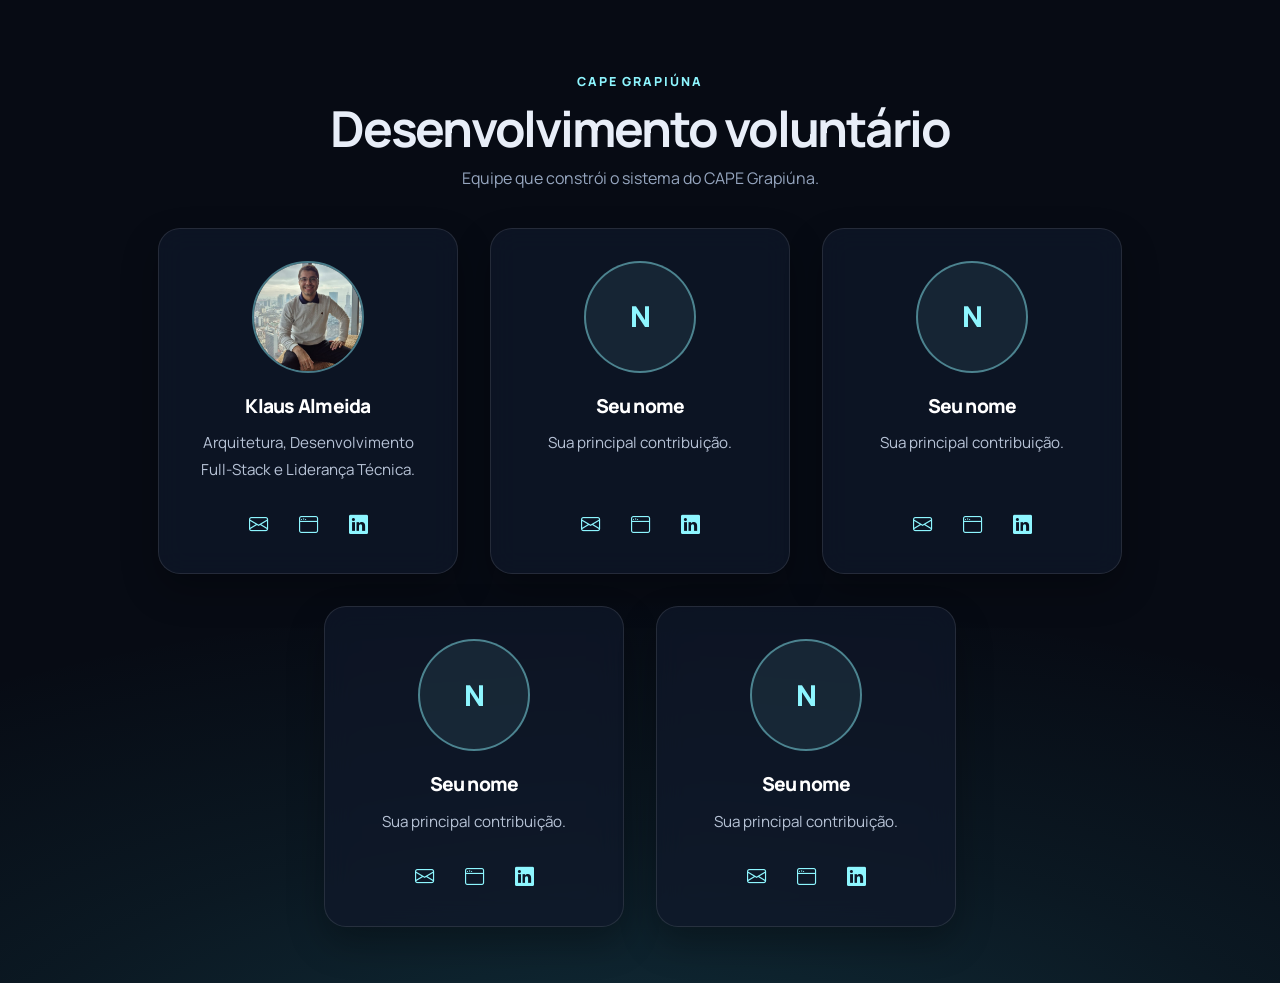
==== equipe/index.html @ b99bac97 "Atualiza o portfólio e a página do time, e remove imagens que o site não usa. Co-authored-by: Cursor" ====
<!DOCTYPE html>
<html lang="pt-BR">
<head>
    <meta charset="UTF-8">
    <meta name="viewport" content="width=device-width, initial-scale=1.0">
    <title>Desenvolvimento voluntário — CAPE Grapiúna</title>
    <meta name="description" content="Equipe que constrói o sistema do CAPE Grapiúna.">
    <link rel="preconnect" href="https://fonts.googleapis.com">
    <link rel="preconnect" href="https://fonts.gstatic.com" crossorigin>
    <link href="https://fonts.googleapis.com/css2?family=Manrope:wght@400;500;600;700;800&display=swap" rel="stylesheet">
    <link rel="stylesheet" href="https://cdn.jsdelivr.net/npm/bootstrap-icons@1.11.3/font/bootstrap-icons.min.css">
    <link rel="stylesheet" href="../style.css">
</head>
<body class="pagina-equipe">
    <!--
        Para entrar no time, preencha um dos quatro blocos vazios.
        Não acrescente um cartão novo: a página já tem as cinco vagas.

        Papel: descreva sua principal contribuição, em qualquer fase do projeto.
        Código: "Desenvolvimento front-end", "Desenvolvimento back-end".
        Outras frentes: "Concepção do sistema e ideação", "Levantamento de requisitos",
        "Apoio estratégico e planejamento", "Testes e validação".

        Foto opcional em equipe/fotos/primeiro-ultimo.jpg
        (quadrada, até 800 px, cerca de 200 KB).
        Sem foto, troque o <img> por <span class="inicial" aria-hidden="true">L</span>
        com a inicial do nome.
        Links, nesta ordem: e-mail, portfólio e LinkedIn.
        Quem não tiver um deles, tira só esse.
        Mantenha o ícone e o aria-label:
        <a href="mailto:..." aria-label="E-mail"><i class="bi bi-envelope" aria-hidden="true"></i></a>
        <a href="https://..." aria-label="Portfólio"><i class="bi bi-window" aria-hidden="true"></i></a>
        <a href="https://www.linkedin.com/in/..." target="_blank" rel="noopener noreferrer" aria-label="LinkedIn"><i class="bi bi-linkedin" aria-hidden="true"></i></a>
    -->
    <main class="secao">
        <div class="container">
            <p class="eyebrow">CAPE Grapiúna</p>
            <h1>Desenvolvimento voluntário</h1>
            <p class="equipe-intro">Equipe que constrói o sistema do CAPE Grapiúna.</p>

            <div class="grade-time">
                <article class="pessoa">
                    <img src="fotos/klaus-almeida.jpg" alt="">
                    <h2>Klaus Almeida</h2>
                    <p>Arquitetura, Desenvolvimento Full&#8209;Stack e Liderança Técnica.</p>
                    <div class="pessoa-links">
                        <a href="mailto:klaus842@gmail.com" aria-label="E-mail"><i class="bi bi-envelope" aria-hidden="true"></i></a>
                        <a href="../" aria-label="Portfólio"><i class="bi bi-window" aria-hidden="true"></i></a>
                        <a href="https://www.linkedin.com/in/klausalmeida/" target="_blank" rel="noopener noreferrer" aria-label="LinkedIn"><i class="bi bi-linkedin" aria-hidden="true"></i></a>
                    </div>
                </article>
                <!-- Quatro vagas vazias. Preencha um bloco; não acrescente outro cartão. -->
                <article class="pessoa">
                    <span class="inicial" aria-hidden="true">N</span>
                    <h2>Seu nome</h2>
                    <p>Sua principal contribuição.</p>
                    <div class="pessoa-links">
                        <a href="#" aria-label="E-mail"><i class="bi bi-envelope" aria-hidden="true"></i></a>
                        <a href="#" aria-label="Portfólio"><i class="bi bi-window" aria-hidden="true"></i></a>
                        <a href="#" aria-label="LinkedIn"><i class="bi bi-linkedin" aria-hidden="true"></i></a>
                    </div>
                </article>
                <article class="pessoa">
                    <span class="inicial" aria-hidden="true">N</span>
                    <h2>Seu nome</h2>
                    <p>Sua principal contribuição.</p>
                    <div class="pessoa-links">
                        <a href="#" aria-label="E-mail"><i class="bi bi-envelope" aria-hidden="true"></i></a>
                        <a href="#" aria-label="Portfólio"><i class="bi bi-window" aria-hidden="true"></i></a>
                        <a href="#" aria-label="LinkedIn"><i class="bi bi-linkedin" aria-hidden="true"></i></a>
                    </div>
                </article>
                <article class="pessoa">
                    <span class="inicial" aria-hidden="true">N</span>
                    <h2>Seu nome</h2>
                    <p>Sua principal contribuição.</p>
                    <div class="pessoa-links">
                        <a href="#" aria-label="E-mail"><i class="bi bi-envelope" aria-hidden="true"></i></a>
                        <a href="#" aria-label="Portfólio"><i class="bi bi-window" aria-hidden="true"></i></a>
                        <a href="#" aria-label="LinkedIn"><i class="bi bi-linkedin" aria-hidden="true"></i></a>
                    </div>
                </article>
                <article class="pessoa">
                    <span class="inicial" aria-hidden="true">N</span>
                    <h2>Seu nome</h2>
                    <p>Sua principal contribuição.</p>
                    <div class="pessoa-links">
                        <a href="#" aria-label="E-mail"><i class="bi bi-envelope" aria-hidden="true"></i></a>
                        <a href="#" aria-label="Portfólio"><i class="bi bi-window" aria-hidden="true"></i></a>
                        <a href="#" aria-label="LinkedIn"><i class="bi bi-linkedin" aria-hidden="true"></i></a>
                    </div>
                </article>
            </div>
        </div>
    </main>
</body>
</html>
---- style.css ----
:root {
    --bg: #070b14;
    --bg-2: #10182a;
    --card: #121a2c;
    --text: #e8eef8;
    --muted: #96a6bf;
    --cyan: #8ef6ff;
    --cyan-deep: #3ec8e0;
    --violet: #d4c6ff;
    --line: rgba(158, 196, 230, 0.16);
    --font: "Manrope", "Segoe UI", sans-serif;
}

* { box-sizing: border-box; }

html {
    scroll-behavior: smooth;
    background: var(--bg);
    min-height: 100%;
}

body {
    margin: 0;
    font-family: var(--font);
    background: var(--bg);
    color: var(--text);
    line-height: 1.65;
}

img { max-width: 100%; display: block; }

a { color: var(--cyan); }

.container {
    width: min(980px, calc(100% - 40px));
    margin: 0 auto;
}

.navbar {
    position: fixed;
    inset: 0 0 auto 0;
    z-index: 10;
    background: rgba(7, 11, 20, 0.78);
    backdrop-filter: blur(14px);
    border-bottom: 1px solid var(--line);
}

.navbar-container {
    width: min(980px, calc(100% - 40px));
    margin: 0 auto;
    min-height: 68px;
    display: flex;
    align-items: center;
    justify-content: space-between;
    gap: 20px;
}

.nav-logo {
    color: var(--text);
    text-decoration: none;
    font-weight: 800;
    letter-spacing: -0.03em;
}

.nav-menu { display: flex; gap: 22px; }

.nav-link {
    color: var(--muted);
    text-decoration: none;
    font-size: 0.95rem;
    font-weight: 600;
}

.nav-link:hover { color: var(--cyan); }

.hero {
    position: relative;
    isolation: isolate;
    min-height: 100vh;
    display: flex;
    flex-direction: column;
    align-items: center;
    justify-content: center;
    text-align: center;
    padding: 108px 20px 72px;
    overflow: hidden;
}

.hero::before {
    content: "";
    position: absolute;
    inset: 0;
    z-index: -1;
    background-image:
        linear-gradient(rgba(142, 246, 255, 0.055) 1px, transparent 1px),
        linear-gradient(90deg, rgba(142, 246, 255, 0.055) 1px, transparent 1px);
    background-size: 52px 52px;
    mask-image: radial-gradient(ellipse at 50% 42%, #000 10%, transparent 72%);
}

.hero::after {
    content: "";
    position: absolute;
    z-index: -1;
    width: 420px;
    height: 420px;
    top: 18%;
    border-radius: 50%;
    background: radial-gradient(circle, rgba(62, 200, 224, 0.18), transparent 68%);
}

.hero-foto {
    width: 168px;
    height: 168px;
    border-radius: 50%;
    object-fit: cover;
    object-position: center 30%;
    border: 3px solid rgba(142, 246, 255, 0.55);
    box-shadow: 0 0 0 8px rgba(142, 246, 255, 0.08);
}

h1 {
    margin: 22px 0 10px;
    font-size: clamp(2rem, 4vw, 3.1rem);
    letter-spacing: -0.045em;
    line-height: 1.1;
}

.hero-titulo {
    max-width: 640px;
    margin: 0;
    color: var(--muted);
    font-size: 1.12rem;
}

.hero-links {
    display: flex;
    gap: 18px;
    margin-top: 26px;
}

.hero-links a,
.contato a {
    display: inline-flex;
    align-items: center;
    gap: 8px;
    color: var(--cyan);
    text-decoration: none;
    font-weight: 700;
}

.hero-links a:hover,
.contato a:hover { color: #fff; }

.scroll-indicator {
    margin-top: 54px;
    display: flex;
    flex-direction: column;
    align-items: center;
    gap: 4px;
    color: var(--muted);
    text-decoration: none;
    font-size: 0.85rem;
    font-weight: 600;
}

.scroll-indicator i { color: var(--cyan); font-size: 1.2rem; }

.secao { padding: 88px 0 56px; }

.eyebrow {
    margin: 0 0 8px;
    color: var(--cyan);
    font-size: 0.78rem;
    font-weight: 800;
    letter-spacing: 0.16em;
    text-transform: uppercase;
}

h2 {
    margin: 0 0 28px;
    font-size: clamp(1.7rem, 3vw, 2.2rem);
    letter-spacing: -0.04em;
}

h3 {
    margin: 0;
    font-size: 1.25rem;
    letter-spacing: -0.03em;
}

.bloco-ifood,
.card-cape {
    background: var(--card);
    border: 1px solid var(--line);
    border-radius: 22px;
}

.bloco-ifood {
    padding: 28px 30px 8px;
    border-left: 3px solid var(--cyan-deep);
}

.bloco-ifood p,
.cape-info p,
.cards-cepedi p {
    color: var(--muted);
}

.bloco-topo {
    display: flex;
    justify-content: space-between;
    align-items: center;
    gap: 12px;
    flex-wrap: wrap;
    margin-bottom: 12px;
}

.cape-info > h3 { margin-bottom: 0; }

.cape-rotulo { margin: 16px 0 4px; }

.cape-rotulo .chip-ia { display: inline-flex; margin: 0; }

.ifood-titulo {
    display: flex;
    align-items: center;
    gap: 12px;
}

.logo-ifood {
    width: 46px;
    height: 46px;
    border-radius: 12px;
    flex-shrink: 0;
}

.pill {
    border: 1px solid rgba(142, 246, 255, 0.4);
    color: var(--cyan);
    border-radius: 999px;
    padding: 4px 10px;
    font-size: 0.78rem;
    font-weight: 700;
}

.card-cape {
    display: grid;
    grid-template-columns: 1.15fr 1fr;
    align-items: center;
    margin-top: 22px;
    overflow: hidden;
}

.cape-foto {
    width: 100%;
    height: auto;
    aspect-ratio: 4 / 3;
    object-fit: cover;
    object-position: center;
}

.cape-info { padding: 28px 30px 30px; }

.chip-ia {
    display: inline-block;
    margin-right: 8px;
    padding: 3px 9px;
    border-radius: 999px;
    color: var(--violet);
    background: rgba(168, 140, 255, 0.12);
    border: 1px solid rgba(212, 198, 255, 0.45);
    font-size: 0.75rem;
    font-weight: 800;
    letter-spacing: 0.02em;
    vertical-align: 1px;
}

.botao {
    display: inline-flex;
    align-items: center;
    gap: 8px;
    margin-top: 8px;
    padding: 12px 18px;
    border-radius: 12px;
    background: var(--cyan);
    color: #062028;
    text-decoration: none;
    font-weight: 800;
}

.botao:hover { background: #fff; }

.cepedi { margin-top: 36px; }

.cards-cepedi {
    display: grid;
    grid-template-columns: 1fr 1fr;
    gap: 16px;
}

.cards-cepedi article {
    background: var(--card);
    border: 1px solid var(--line);
    border-radius: 18px;
    padding: 22px 22px 20px;
}

.cards-cepedi h3 { font-size: 1.05rem; }

.cards-cepedi p { margin: 10px 0 0; font-size: 0.95rem; }

.cards-cepedi .tags {
    color: var(--cyan);
    font-size: 0.8rem;
    font-weight: 700;
}

.cards-cepedi a {
    display: inline-flex;
    align-items: center;
    gap: 6px;
    margin-top: 14px;
    color: var(--text);
    font-weight: 700;
    font-size: 0.92rem;
    text-decoration: none;
}

.cards-cepedi a:hover { color: var(--cyan); }

.contato {
    border-top: 1px solid var(--line);
    padding: 36px 0 48px;
}

.contato-linha {
    display: flex;
    justify-content: space-between;
    align-items: center;
    gap: 18px;
    flex-wrap: wrap;
}

.contato p {
    margin: 0;
    font-weight: 800;
}

.contato-links {
    display: flex;
    gap: 18px;
    flex-wrap: wrap;
}

#experiencia,
#contato { scroll-margin-top: 84px; }

@media (max-width: 760px) {
    .navbar-container { width: min(980px, calc(100% - 28px)); }
    .nav-logo { font-size: 0.95rem; white-space: nowrap; }
    .nav-menu { gap: 14px; }
    .nav-link { font-size: 0.85rem; }
    .card-cape,
    .cards-cepedi { grid-template-columns: 1fr; }
    .cape-foto { height: auto; aspect-ratio: 4 / 3; }
    .bloco-ifood,
    .cape-info { padding: 22px 18px; }
    .contato-linha,
    .contato-links { flex-direction: column; align-items: flex-start; }
    .hero { padding-top: 96px; }
}

@media (prefers-reduced-motion: no-preference) {
    .hero > * {
        animation: subir 0.7s ease both;
    }
    .hero > :nth-child(2) { animation-delay: 0.08s; }
    .hero > :nth-child(3) { animation-delay: 0.16s; }
    .hero > :nth-child(4) { animation-delay: 0.24s; }
    .scroll-indicator i { animation: pulo 1.8s ease-in-out infinite; }
}

@keyframes subir {
    from { opacity: 0; transform: translateY(16px); }
    to { opacity: 1; transform: none; }
}

@keyframes pulo {
    0%, 100% { transform: translateY(0); }
    50% { transform: translateY(5px); }
}

html.js .reveal {
    opacity: 0;
    transform: translateY(14px);
    transition:
        opacity 650ms cubic-bezier(0.2, 0.7, 0.2, 1),
        transform 650ms cubic-bezier(0.2, 0.7, 0.2, 1);
    transition-delay: var(--reveal-delay, 0ms);
}

html.js .reveal.is-visible {
    opacity: 1;
    transform: none;
}

@media (prefers-reduced-motion: reduce) {
    html.js .reveal {
        opacity: 1;
        transform: none;
        transition: none;
    }
}

.pagina-equipe {
    min-height: 100vh;
    background-color: var(--bg);
    background-image: radial-gradient(ellipse 140% 80% at 50% 115%, rgba(62, 200, 224, 0.2), rgba(62, 200, 224, 0.07) 38%, rgba(7, 11, 20, 0) 68%);
    background-repeat: no-repeat;
}

.pagina-equipe .secao { padding-top: 72px; }

.pagina-equipe .container {
    width: min(1080px, calc(100% - 48px));
    text-align: center;
}

.pagina-equipe h1 { margin-top: 0; }

.equipe-intro {
    max-width: 36rem;
    margin: 0 auto 36px;
    color: var(--muted);
}

.grade-time {
    display: flex;
    flex-wrap: wrap;
    justify-content: center;
    align-items: stretch;
    gap: 32px;
}

.pessoa {
    display: flex;
    flex-direction: column;
    align-items: center;
    text-align: center;
    align-self: stretch;
    flex: 1 1 260px;
    width: min(100%, 300px);
    max-width: 300px;
    height: auto;
    background: rgba(16, 24, 42, 0.72);
    border: 1px solid rgba(255, 255, 255, 0.1);
    border-radius: 22px;
    padding: 32px 28px 28px;
    box-shadow: 0 16px 36px rgba(0, 0, 0, 0.28);
    backdrop-filter: blur(14px);
    -webkit-backdrop-filter: blur(14px);
    transition: transform 200ms ease, border-color 200ms ease, box-shadow 200ms ease;
}

.pessoa:hover {
    transform: translateY(-8px);
    border-color: rgba(142, 246, 255, 0.45);
    box-shadow: 0 22px 40px rgba(0, 0, 0, 0.4), 0 0 28px rgba(62, 200, 224, 0.16);
}

@media (max-width: 640px) {
    .pagina-equipe .container { width: min(1080px, calc(100% - 32px)); }

    .pessoa {
        flex-basis: 100%;
        max-width: 360px;
        padding: 32px 32px 28px;
    }
}

@media (prefers-reduced-motion: reduce) {
    .pessoa { transition: none; }
    .pessoa:hover { transform: none; }
}

.pessoa img,
.inicial {
    flex-shrink: 0;
    width: 112px;
    height: 112px;
    border-radius: 50%;
    object-fit: cover;
    object-position: center 30%;
    border: 2px solid rgba(142, 246, 255, 0.45);
}

.inicial {
    display: grid;
    place-items: center;
    background: rgba(142, 246, 255, 0.08);
    color: var(--cyan);
    font-size: 1.8rem;
    font-weight: 800;
}

.pessoa h2 {
    margin: 18px 0 8px;
    color: #fff;
    font-size: 1.2rem;
    font-weight: 800;
}

.pessoa p {
    margin: 0;
    color: #b7c3d6;
    font-size: 0.95rem;
    line-height: 1.75;
}

.pessoa-links {
    display: flex;
    flex-wrap: wrap;
    justify-content: center;
    gap: 10px;
    margin-top: auto;
    padding-top: 22px;
}

.pessoa a {
    display: grid;
    place-items: center;
    width: 40px;
    height: 40px;
    border: 0;
    border-radius: 50%;
    color: var(--cyan);
    font-size: 1.2rem;
    text-decoration: none;
    background: transparent;
}

.pessoa a:hover {
    color: #fff;
    background: transparent;
    text-shadow: 0 0 12px rgba(142, 246, 255, 0.9);
}
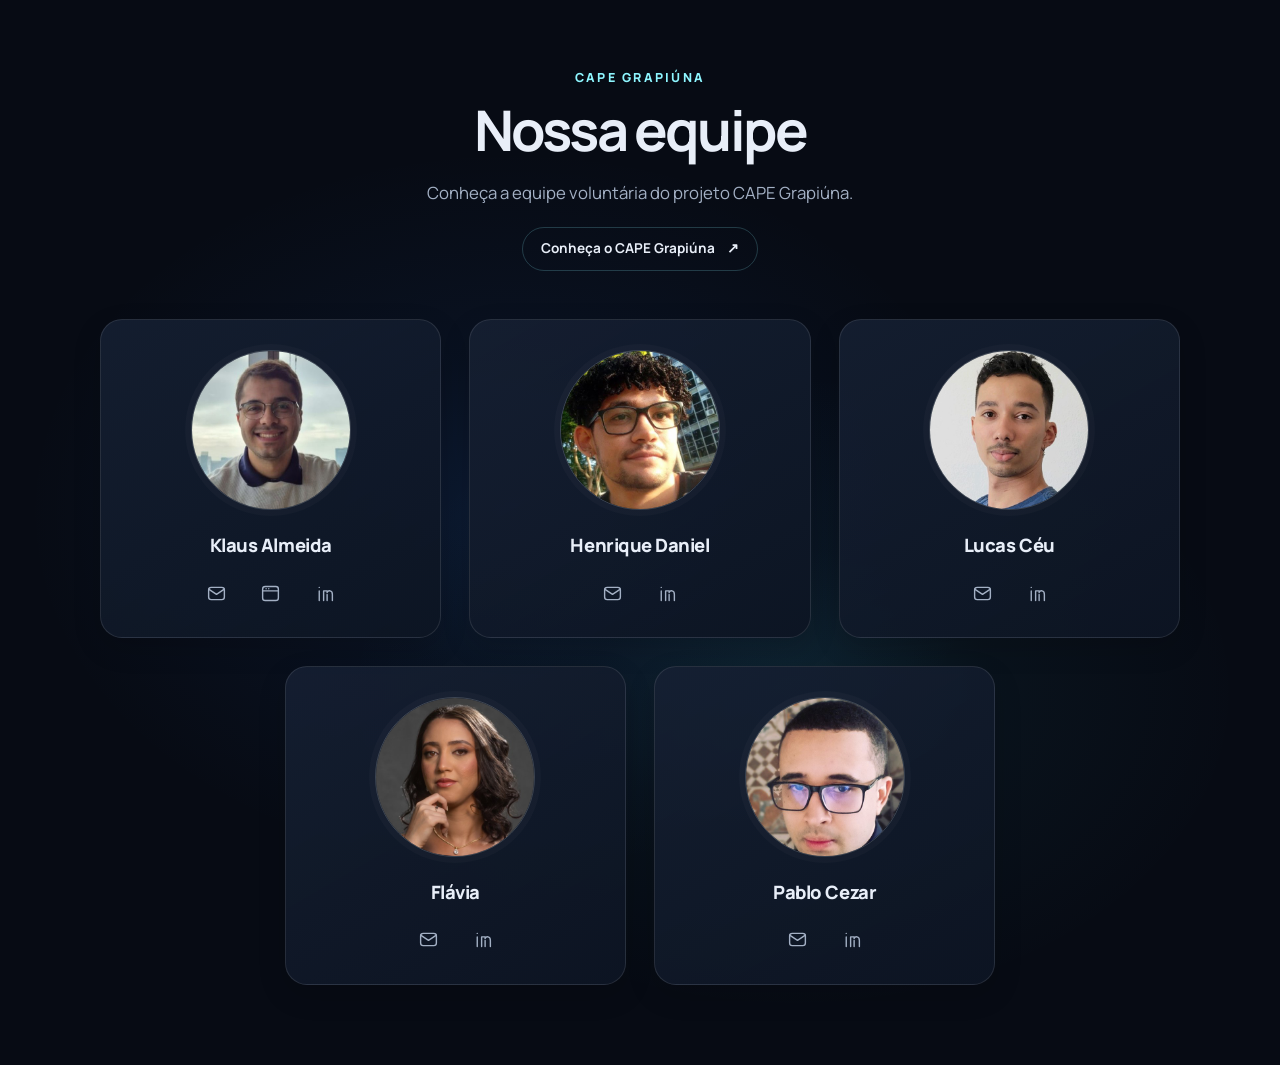
==== commit 56c82144: "Refina a página da equipe com fotos, contatos e iluminação suave." ====
--- a/equipe/index.html
+++ b/equipe/index.html
@@ -3,95 +3,74 @@
 <head>
     <meta charset="UTF-8">
     <meta name="viewport" content="width=device-width, initial-scale=1.0">
-    <title>Desenvolvimento voluntário — CAPE Grapiúna</title>
-    <meta name="description" content="Equipe que constrói o sistema do CAPE Grapiúna.">
+    <meta name="theme-color" content="#070b14">
+    <title>Nossa equipe — CAPE Grapiúna</title>
+    <meta name="description" content="Conheça a equipe voluntária do projeto CAPE Grapiúna.">
     <link rel="preconnect" href="https://fonts.googleapis.com">
     <link rel="preconnect" href="https://fonts.gstatic.com" crossorigin>
     <link href="https://fonts.googleapis.com/css2?family=Manrope:wght@400;500;600;700;800&display=swap" rel="stylesheet">
-    <link rel="stylesheet" href="https://cdn.jsdelivr.net/npm/bootstrap-icons@1.11.3/font/bootstrap-icons.min.css">
-    <link rel="stylesheet" href="../style.css">
+    <link rel="stylesheet" href="style.css">
 </head>
-<body class="pagina-equipe">
-    <!--
-        Para entrar no time, preencha um dos quatro blocos vazios.
-        Não acrescente um cartão novo: a página já tem as cinco vagas.
-
-        Papel: descreva sua principal contribuição, em qualquer fase do projeto.
-        Código: "Desenvolvimento front-end", "Desenvolvimento back-end".
-        Outras frentes: "Concepção do sistema e ideação", "Levantamento de requisitos",
-        "Apoio estratégico e planejamento", "Testes e validação".
-
-        Foto opcional em equipe/fotos/primeiro-ultimo.jpg
-        (quadrada, até 800 px, cerca de 200 KB).
-        Sem foto, troque o <img> por <span class="inicial" aria-hidden="true">L</span>
-        com a inicial do nome.
-        Links, nesta ordem: e-mail, portfólio e LinkedIn.
-        Quem não tiver um deles, tira só esse.
-        Mantenha o ícone e o aria-label:
-        <a href="mailto:..." aria-label="E-mail"><i class="bi bi-envelope" aria-hidden="true"></i></a>
-        <a href="https://..." aria-label="Portfólio"><i class="bi bi-window" aria-hidden="true"></i></a>
-        <a href="https://www.linkedin.com/in/..." target="_blank" rel="noopener noreferrer" aria-label="LinkedIn"><i class="bi bi-linkedin" aria-hidden="true"></i></a>
-    -->
-    <main class="secao">
-        <div class="container">
+<body>
+    <!-- Para atualizar um integrante, edite seu article: nome, foto e contatos.
+         Fotos em equipe/fotos/, com enquadramento próximo do rosto e arquivo otimizado.
+         Contatos na ordem e-mail, portfólio e LinkedIn; omita endereços desconhecidos.
+         Mantenha aria-label e tooltip identificando o contato e o integrante.
+         A apresentação é coletiva, sem descrições individuais de contribuição. -->
+    <main class="container">
+        <header class="apresentacao">
             <p class="eyebrow">CAPE Grapiúna</p>
-            <h1>Desenvolvimento voluntário</h1>
-            <p class="equipe-intro">Equipe que constrói o sistema do CAPE Grapiúna.</p>
-
-            <div class="grade-time">
+            <h1>Nossa equipe</h1>
+            <p class="intro">Conheça a equipe voluntária do projeto CAPE Grapiúna.</p>
+            <a class="link-projeto" href="https://capegrapiuna.com.br/" target="_blank" rel="noopener noreferrer">Conheça o CAPE Grapiúna <span aria-hidden="true">↗</span></a>
+        </header>
+        <section class="grade-time" aria-label="Integrantes da equipe">
                 <article class="pessoa">
-                    <img src="fotos/klaus-almeida.jpg" alt="">
+                    <img src="fotos/klaus-almeida.jpg" alt="" width="160" height="160">
                     <h2>Klaus Almeida</h2>
-                    <p>Arquitetura, Desenvolvimento Full&#8209;Stack e Liderança Técnica.</p>
                     <div class="pessoa-links">
-                        <a href="mailto:klaus842@gmail.com" aria-label="E-mail"><i class="bi bi-envelope" aria-hidden="true"></i></a>
-                        <a href="../" aria-label="Portfólio"><i class="bi bi-window" aria-hidden="true"></i></a>
-                        <a href="https://www.linkedin.com/in/klausalmeida/" target="_blank" rel="noopener noreferrer" aria-label="LinkedIn"><i class="bi bi-linkedin" aria-hidden="true"></i></a>
-                    </div>
-                </article>
-                <!-- Quatro vagas vazias. Preencha um bloco; não acrescente outro cartão. -->
-                <article class="pessoa">
-                    <span class="inicial" aria-hidden="true">N</span>
-                    <h2>Seu nome</h2>
-                    <p>Sua principal contribuição.</p>
-                    <div class="pessoa-links">
-                        <a href="#" aria-label="E-mail"><i class="bi bi-envelope" aria-hidden="true"></i></a>
-                        <a href="#" aria-label="Portfólio"><i class="bi bi-window" aria-hidden="true"></i></a>
-                        <a href="#" aria-label="LinkedIn"><i class="bi bi-linkedin" aria-hidden="true"></i></a>
+                        <a href="mailto:klaus842@gmail.com" aria-label="E-mail de Klaus Almeida"><svg viewBox="0 0 24 24" fill="none" stroke="currentColor" stroke-width="1.6" stroke-linecap="round" stroke-linejoin="round" aria-hidden="true"><rect x="3" y="5" width="18" height="14" rx="3"/><path d="m3 7 9 6 9-6"/></svg><span class="tooltip" aria-hidden="true">E-mail de Klaus Almeida</span></a>
+                        <a href="../" aria-label="Portfólio de Klaus Almeida"><svg viewBox="0 0 24 24" fill="none" stroke="currentColor" stroke-width="1.6" stroke-linecap="round" stroke-linejoin="round" aria-hidden="true"><rect x="3" y="4" width="18" height="16" rx="3"/><path d="M3 9h18M7 6.5h.01M10 6.5h.01"/></svg><span class="tooltip" aria-hidden="true">Portfólio de Klaus Almeida</span></a>
+                        <a href="https://www.linkedin.com/in/klausalmeida/" aria-label="LinkedIn de Klaus Almeida" target="_blank" rel="noopener noreferrer"><svg viewBox="0 0 24 24" fill="none" stroke="currentColor" stroke-width="1.6" stroke-linecap="round" stroke-linejoin="round" aria-hidden="true"><path d="M6 9v11M6 5v.01M11 20V9h4v2c1-3 6-3 6 2v7M15 13v7"/></svg><span class="tooltip" aria-hidden="true">LinkedIn de Klaus Almeida</span></a>
                     </div>
                 </article>
                 <article class="pessoa">
-                    <span class="inicial" aria-hidden="true">N</span>
-                    <h2>Seu nome</h2>
-                    <p>Sua principal contribuição.</p>
+                    <img src="fotos/henrique-daniel.jpg" alt="" width="160" height="160">
+                    <h2>Henrique Daniel</h2>
                     <div class="pessoa-links">
-                        <a href="#" aria-label="E-mail"><i class="bi bi-envelope" aria-hidden="true"></i></a>
-                        <a href="#" aria-label="Portfólio"><i class="bi bi-window" aria-hidden="true"></i></a>
-                        <a href="#" aria-label="LinkedIn"><i class="bi bi-linkedin" aria-hidden="true"></i></a>
+                        <a href="mailto:danielgoryz008@gmail.com" aria-label="E-mail de Henrique Daniel"><svg viewBox="0 0 24 24" fill="none" stroke="currentColor" stroke-width="1.6" stroke-linecap="round" stroke-linejoin="round" aria-hidden="true"><rect x="3" y="5" width="18" height="14" rx="3"/><path d="m3 7 9 6 9-6"/></svg><span class="tooltip" aria-hidden="true">E-mail de Henrique Daniel</span></a>
+
+                        <a href="https://www.linkedin.com/in/hdresende/" aria-label="LinkedIn de Henrique Daniel" target="_blank" rel="noopener noreferrer"><svg viewBox="0 0 24 24" fill="none" stroke="currentColor" stroke-width="1.6" stroke-linecap="round" stroke-linejoin="round" aria-hidden="true"><path d="M6 9v11M6 5v.01M11 20V9h4v2c1-3 6-3 6 2v7M15 13v7"/></svg><span class="tooltip" aria-hidden="true">LinkedIn de Henrique Daniel</span></a>
                     </div>
                 </article>
                 <article class="pessoa">
-                    <span class="inicial" aria-hidden="true">N</span>
-                    <h2>Seu nome</h2>
-                    <p>Sua principal contribuição.</p>
+                    <img src="fotos/lucas-ceu.jpg" alt="" width="160" height="160">
+                    <h2>Lucas Céu</h2>
                     <div class="pessoa-links">
-                        <a href="#" aria-label="E-mail"><i class="bi bi-envelope" aria-hidden="true"></i></a>
-                        <a href="#" aria-label="Portfólio"><i class="bi bi-window" aria-hidden="true"></i></a>
-                        <a href="#" aria-label="LinkedIn"><i class="bi bi-linkedin" aria-hidden="true"></i></a>
+                        <a href="mailto:lukasceu@gmail.com" aria-label="E-mail de Lucas Céu"><svg viewBox="0 0 24 24" fill="none" stroke="currentColor" stroke-width="1.6" stroke-linecap="round" stroke-linejoin="round" aria-hidden="true"><rect x="3" y="5" width="18" height="14" rx="3"/><path d="m3 7 9 6 9-6"/></svg><span class="tooltip" aria-hidden="true">E-mail de Lucas Céu</span></a>
+
+                        <a href="https://www.linkedin.com/in/lucas-ceu/" aria-label="LinkedIn de Lucas Céu" target="_blank" rel="noopener noreferrer"><svg viewBox="0 0 24 24" fill="none" stroke="currentColor" stroke-width="1.6" stroke-linecap="round" stroke-linejoin="round" aria-hidden="true"><path d="M6 9v11M6 5v.01M11 20V9h4v2c1-3 6-3 6 2v7M15 13v7"/></svg><span class="tooltip" aria-hidden="true">LinkedIn de Lucas Céu</span></a>
                     </div>
                 </article>
                 <article class="pessoa">
-                    <span class="inicial" aria-hidden="true">N</span>
-                    <h2>Seu nome</h2>
-                    <p>Sua principal contribuição.</p>
+                    <img src="fotos/flavia.jpg" alt="" width="160" height="160">
+                    <h2>Flávia</h2>
                     <div class="pessoa-links">
-                        <a href="#" aria-label="E-mail"><i class="bi bi-envelope" aria-hidden="true"></i></a>
-                        <a href="#" aria-label="Portfólio"><i class="bi bi-window" aria-hidden="true"></i></a>
-                        <a href="#" aria-label="LinkedIn"><i class="bi bi-linkedin" aria-hidden="true"></i></a>
+                        <a href="mailto:developerflavia@gmail.com" aria-label="E-mail de Flávia"><svg viewBox="0 0 24 24" fill="none" stroke="currentColor" stroke-width="1.6" stroke-linecap="round" stroke-linejoin="round" aria-hidden="true"><rect x="3" y="5" width="18" height="14" rx="3"/><path d="m3 7 9 6 9-6"/></svg><span class="tooltip" aria-hidden="true">E-mail de Flávia</span></a>
+
+                        <a href="https://www.linkedin.com/in/fasjesus/" aria-label="LinkedIn de Flávia" target="_blank" rel="noopener noreferrer"><svg viewBox="0 0 24 24" fill="none" stroke="currentColor" stroke-width="1.6" stroke-linecap="round" stroke-linejoin="round" aria-hidden="true"><path d="M6 9v11M6 5v.01M11 20V9h4v2c1-3 6-3 6 2v7M15 13v7"/></svg><span class="tooltip" aria-hidden="true">LinkedIn de Flávia</span></a>
                     </div>
                 </article>
-            </div>
-        </div>
+                <article class="pessoa">
+                    <img src="fotos/pablo-cezar.jpg" alt="" width="160" height="160">
+                    <h2>Pablo Cezar</h2>
+                    <div class="pessoa-links">
+                        <a href="mailto:pablitocezar20@gmail.com" aria-label="E-mail de Pablo Cezar"><svg viewBox="0 0 24 24" fill="none" stroke="currentColor" stroke-width="1.6" stroke-linecap="round" stroke-linejoin="round" aria-hidden="true"><rect x="3" y="5" width="18" height="14" rx="3"/><path d="m3 7 9 6 9-6"/></svg><span class="tooltip" aria-hidden="true">E-mail de Pablo Cezar</span></a>
+
+                        <a href="https://www.linkedin.com/in/pablo-cezar0/" aria-label="LinkedIn de Pablo Cezar" target="_blank" rel="noopener noreferrer"><svg viewBox="0 0 24 24" fill="none" stroke="currentColor" stroke-width="1.6" stroke-linecap="round" stroke-linejoin="round" aria-hidden="true"><path d="M6 9v11M6 5v.01M11 20V9h4v2c1-3 6-3 6 2v7M15 13v7"/></svg><span class="tooltip" aria-hidden="true">LinkedIn de Pablo Cezar</span></a>
+                    </div>
+                </article>
+        </section>
     </main>
 </body>
 </html>
--- a/equipe/style.css
+++ b/equipe/style.css
@@ -0,0 +1,29 @@
+:root { color-scheme: dark; --bg:#070b14; --text:#e8eef8; --muted:#a3b0c4; --accent:#8ef6ff; }
+* { box-sizing:border-box; }
+html { min-height:100%; background:var(--bg); }
+body { margin:0; min-height:100vh; color:var(--text); font-family:Manrope,"Segoe UI",sans-serif; line-height:1.6; background:radial-gradient(ellipse 38% 34% at 40% 48%,rgba(49,125,240,.14) 0%,rgba(49,125,240,.06) 42%,rgba(49,125,240,0) 100%),radial-gradient(ellipse 35% 30% at 62% 65%,rgba(62,200,224,.12) 0%,rgba(62,200,224,.04) 45%,rgba(62,200,224,0) 100%),var(--bg); }
+a { color:inherit; }
+.container { width:min(1080px,calc(100% - 48px)); margin-inline:auto; padding:68px 0 80px; }
+.apresentacao { text-align:center; margin-bottom:48px; }
+.eyebrow { margin:0 0 10px; color:var(--accent); font-size:.78rem; font-weight:800; letter-spacing:.18em; text-transform:uppercase; }
+h1 { margin:0; font-size:clamp(2.3rem,5vw,3.5rem); line-height:1.15; letter-spacing:-.05em; }
+.intro { margin:18px auto 20px; max-width:480px; color:var(--muted); font-size:1.05rem; }
+.link-projeto { display:inline-flex; align-items:center; gap:12px; min-height:44px; padding:9px 18px; border:1px solid rgba(142,246,255,.2); border-radius:999px; text-decoration:none; font-size:.85rem; font-weight:700; transition:background .2s,border-color .2s; }
+.link-projeto:hover { background:rgba(142,246,255,.06); border-color:rgba(142,246,255,.5); }
+.grade-time { position:relative; isolation:isolate; display:flex; flex-wrap:wrap; justify-content:center; align-items:stretch; gap:28px; }
+.pessoa { display:flex; flex-direction:column; align-items:center; text-align:center; flex:0 0 calc((100% - 56px)/3); min-width:0; padding:30px 24px 22px; border:1px solid rgba(255,255,255,.1); border-radius:22px; background:linear-gradient(150deg,rgba(22,32,51,.88),rgba(13,21,35,.95)); box-shadow:0 10px 28px rgba(0,0,0,.15); transition:transform .3s ease,border-color .45s ease,box-shadow .45s ease; }
+@media (hover:hover) and (pointer:fine) {
+    .pessoa:hover { transform:translateY(-4px); border-color:rgba(142,246,255,.4); box-shadow:0 16px 32px rgba(0,0,0,.23),0 0 28px rgba(62,200,224,.1),inset 0 0 20px rgba(62,200,224,.025); }
+}
+.pessoa img { display:block; flex-shrink:0; width:160px; height:160px; border-radius:50%; object-fit:cover; border:1px solid rgba(255,255,255,.18); box-shadow:0 0 0 6px rgba(255,255,255,.025); }
+.pessoa h2 { margin:23px 0 12px; font-size:1.15rem; font-weight:800; line-height:1.4; letter-spacing:-.025em; overflow-wrap:anywhere; }
+.pessoa-links { display:flex; justify-content:center; gap:10px; margin-top:auto; }
+.pessoa-links a { position:relative; width:44px; height:44px; display:grid; place-items:center; color:var(--muted); border-radius:12px; transition:color .2s,background .2s; }
+.pessoa-links svg { width:21px; height:21px; }
+.pessoa-links a:hover,.pessoa-links a:focus-visible { color:var(--accent); background:rgba(142,246,255,.06); }
+a:focus-visible { outline:2px solid var(--accent); outline-offset:4px; }
+.tooltip { position:absolute; bottom:calc(100% + 8px); left:50%; transform:translateX(-50%); width:max-content; max-width:230px; padding:6px 9px; border:1px solid rgba(255,255,255,.15); border-radius:7px; background:#172238; color:var(--text); font-size:.72rem; line-height:1.4; opacity:0; visibility:hidden; pointer-events:none; z-index:2; }
+a:hover .tooltip,a:focus-visible .tooltip { opacity:1; visibility:visible; }
+@media(max-width:899px) { .pessoa { flex-basis:calc((100% - 28px)/2); } }
+@media(max-width:599px) { .container { width:calc(100% - 32px); padding:44px 0 48px; } .apresentacao { margin-bottom:32px; } .intro { font-size:.98rem; max-width:310px; } .grade-time { gap:20px; } .pessoa { flex-basis:100%; max-width:360px; padding-inline:32px; } }
+@media(prefers-reduced-motion:reduce) { *,*::before,*::after { transition:none!important; } .pessoa:hover { transform:none; } }
